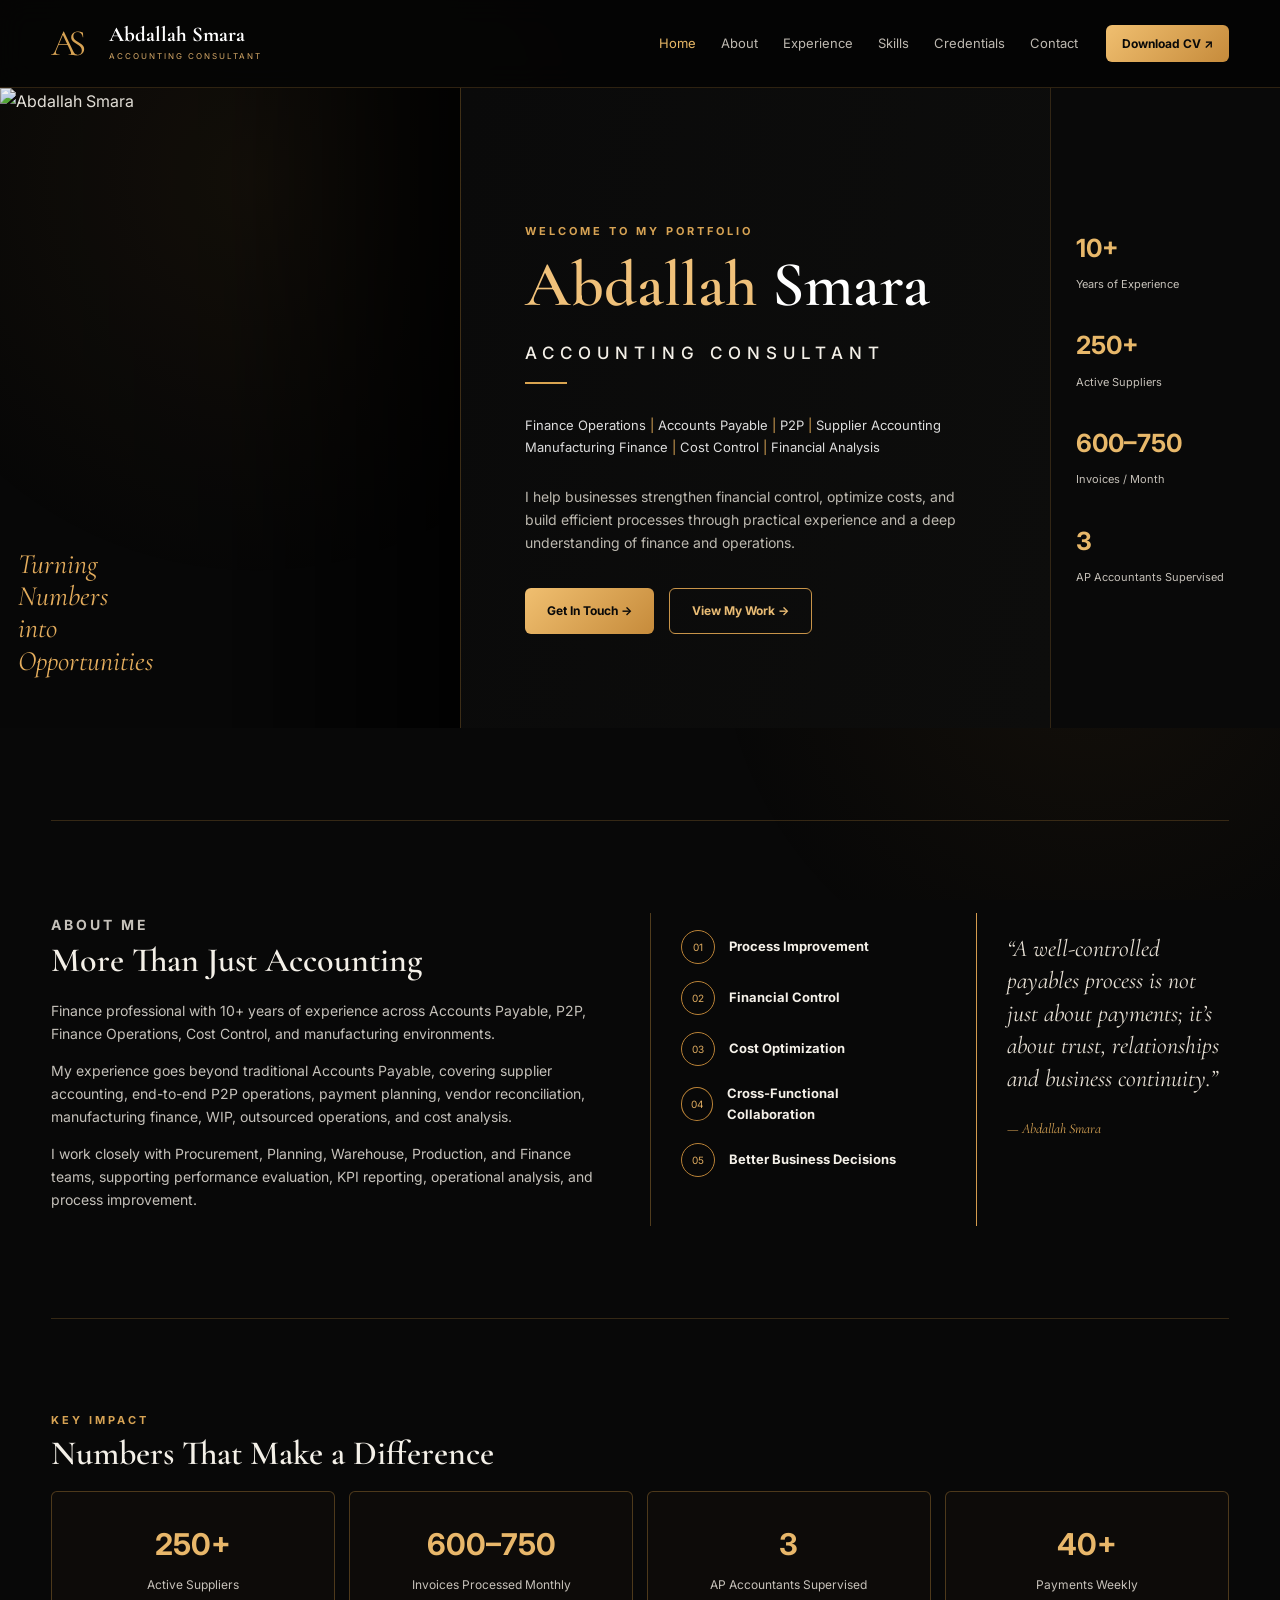
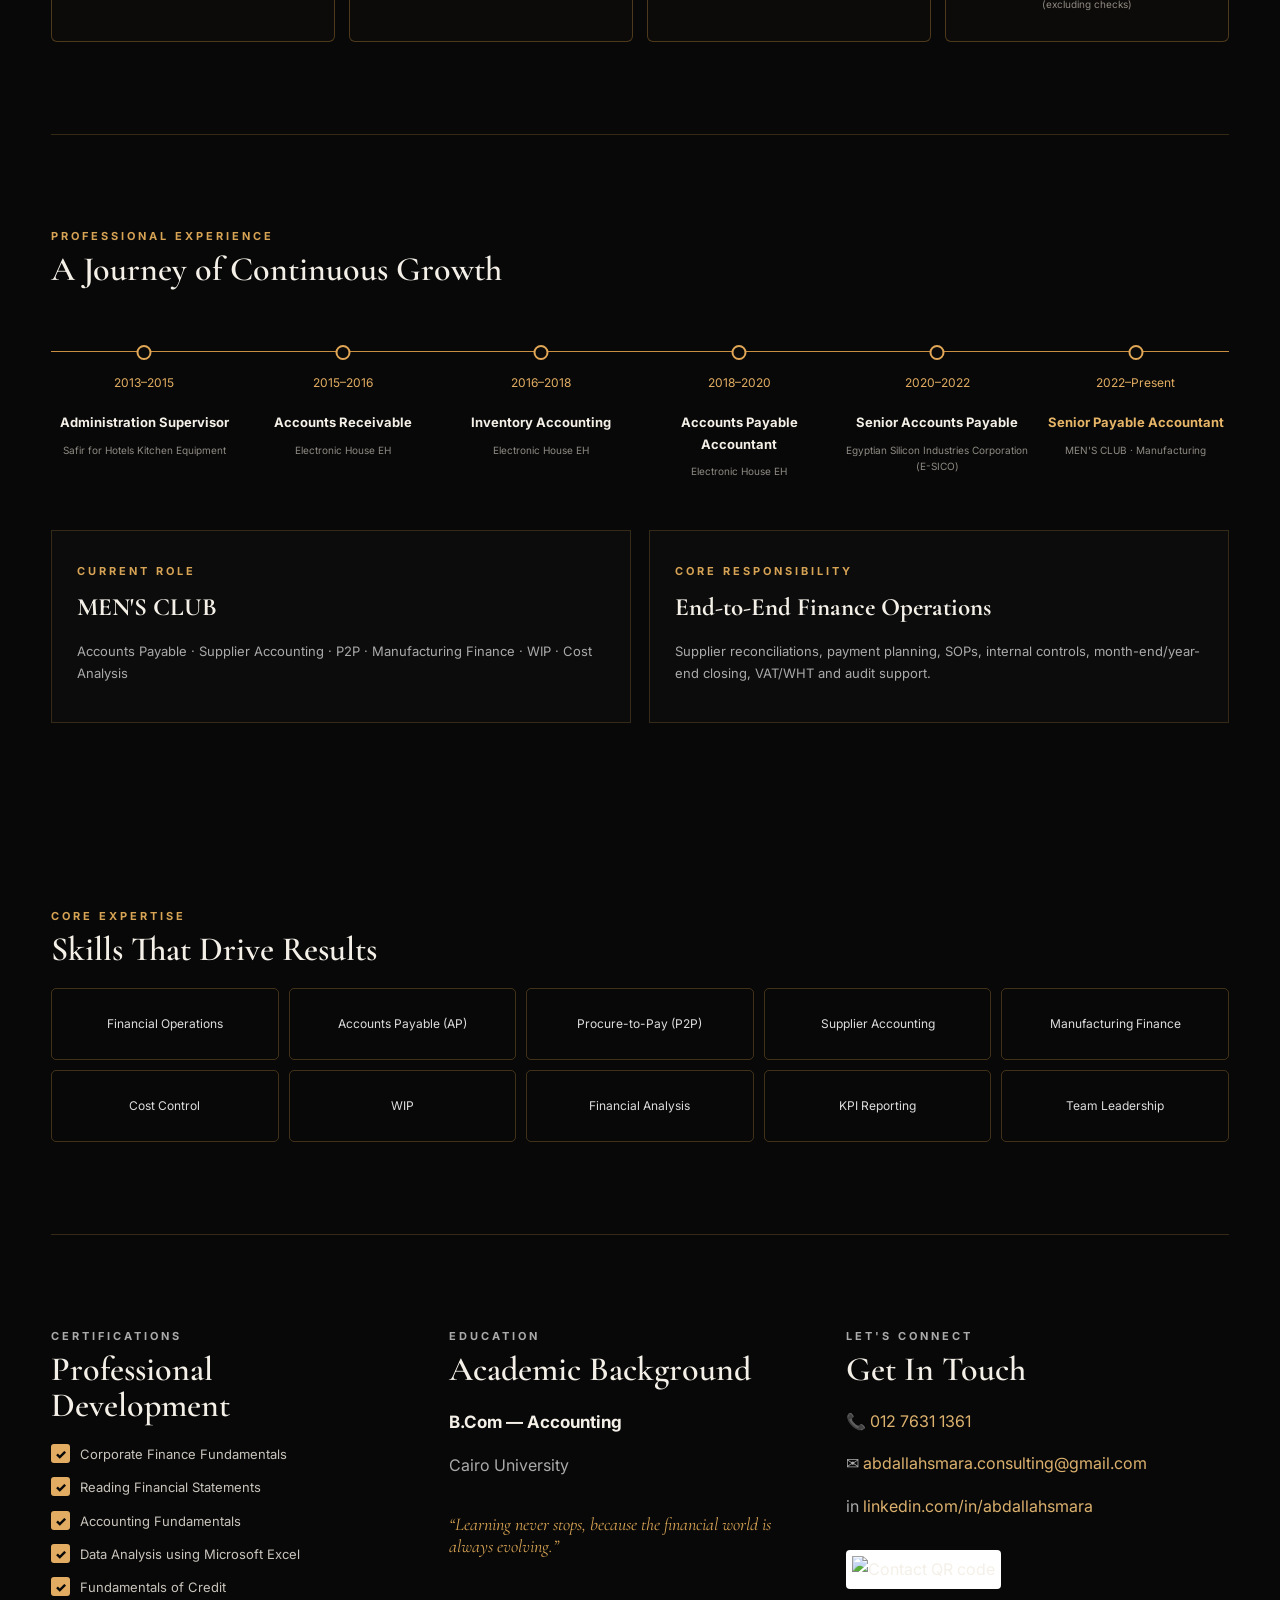
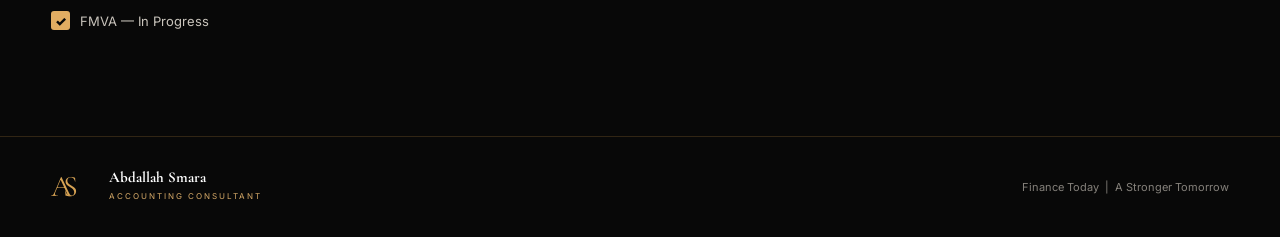
==== index.html @ 340691f9 "Add files via upload" ====
<!doctype html>
<html lang="en">
<head>
  <meta charset="utf-8">
  <meta name="viewport" content="width=device-width,initial-scale=1">
  <meta name="description" content="Abdallah Smara — Accounting Consultant | Finance Operations, P2P, Supplier Accounting, Manufacturing Finance and Cost Control.">
  <meta name="theme-color" content="#090909">
  <title>Abdallah Smara | Accounting Consultant</title>
  <link rel="preconnect" href="https://fonts.googleapis.com">
  <link rel="preconnect" href="https://fonts.gstatic.com" crossorigin>
  <link href="https://fonts.googleapis.com/css2?family=Cormorant+Garamond:wght@500;600;700&family=Inter:wght@400;500;600;700&display=swap" rel="stylesheet">
  <link rel="stylesheet" href="style.css">
</head>
<body>
<header class="site-header">
  <a class="brand" href="#home" aria-label="Abdallah Smara home">
    <span class="monogram">AS</span>
    <span><b>Abdallah Smara</b><small>ACCOUNTING CONSULTANT</small></span>
  </a>
  <nav class="nav" id="nav">
    <a class="active" href="#home">Home</a>
    <a href="#about">About</a>
    <a href="#experience">Experience</a>
    <a href="#expertise">Skills</a>
    <a href="#credentials">Credentials</a>
    <a href="#contact">Contact</a>
  </nav>
  <a class="btn btn-gold btn-small" href="assets/Abdallah-Smara-CV.pdf" target="_blank" rel="noopener">Download CV ↗</a>
  <button class="menu" id="menu" aria-label="Open menu">☰</button>
</header>

<main>
<section class="hero section" id="home">
  <div class="hero-photo">
    <img src="assets/abdallah-smara-photo.jfif" alt="Abdallah Smara">
    <div class="hero-tag">Turning<br>Numbers<br>into<br>Opportunities</div>
  </div>
  <div class="hero-copy">
    <p class="eyebrow">WELCOME TO MY PORTFOLIO</p>
    <h1>Abdallah <span>Smara</span></h1>
    <h2>ACCOUNTING CONSULTANT</h2>
    <div class="gold-line"></div>
    <p class="specialties">Finance Operations <i>|</i> Accounts Payable <i>|</i> P2P <i>|</i> Supplier Accounting<br>
      Manufacturing Finance <i>|</i> Cost Control <i>|</i> Financial Analysis</p>
    <p class="lead">I help businesses strengthen financial control, optimize costs, and build efficient processes through practical experience and a deep understanding of finance and operations.</p>
    <div class="actions">
      <a class="btn btn-gold" href="#contact">Get In Touch →</a>
      <a class="btn btn-outline" href="#experience">View My Work →</a>
    </div>
  </div>
  <aside class="hero-stats">
    <div><strong>10+</strong><span>Years of Experience</span></div>
    <div><strong>250+</strong><span>Active Suppliers</span></div>
    <div><strong>600–750</strong><span>Invoices / Month</span></div>
    <div><strong>3</strong><span>AP Accountants Supervised</span></div>
  </aside>
</section>

<section class="section about" id="about">
  <div>
    <p class="eyebrow">ABOUT ME</p>
    <h2 class="section-title">More Than Just Accounting</h2>
    <p>Finance professional with 10+ years of experience across Accounts Payable, P2P, Finance Operations, Cost Control, and manufacturing environments.</p>
    <p>My experience goes beyond traditional Accounts Payable, covering supplier accounting, end-to-end P2P operations, payment planning, vendor reconciliation, manufacturing finance, WIP, outsourced operations, and cost analysis.</p>
    <p>I work closely with Procurement, Planning, Warehouse, Production, and Finance teams, supporting performance evaluation, KPI reporting, operational analysis, and process improvement.</p>
  </div>
  <div class="about-points">
    <div><span>01</span><b>Process Improvement</b></div>
    <div><span>02</span><b>Financial Control</b></div>
    <div><span>03</span><b>Cost Optimization</b></div>
    <div><span>04</span><b>Cross-Functional Collaboration</b></div>
    <div><span>05</span><b>Better Business Decisions</b></div>
  </div>
  <blockquote>“A well-controlled payables process is not just about payments; it’s about trust, relationships and business continuity.”<cite>— Abdallah Smara</cite></blockquote>
</section>

<section class="section impact">
  <p class="eyebrow">KEY IMPACT</p>
  <h2 class="section-title">Numbers That Make a Difference</h2>
  <div class="metrics">
    <div><strong>250+</strong><span>Active Suppliers</span></div>
    <div><strong>600–750</strong><span>Invoices Processed Monthly</span></div>
    <div><strong>3</strong><span>AP Accountants Supervised</span></div>
    <div><strong>40+</strong><span>Payments Weekly <small>(excluding checks)</small></span></div>
  </div>
</section>

<section class="section" id="experience">
  <p class="eyebrow">PROFESSIONAL EXPERIENCE</p>
  <h2 class="section-title">A Journey of Continuous Growth</h2>
  <div class="timeline">
    <article><span>2013–2015</span><b>Administration Supervisor</b><small>Safir for Hotels Kitchen Equipment</small></article>
    <article><span>2015–2016</span><b>Accounts Receivable</b><small>Electronic House EH</small></article>
    <article><span>2016–2018</span><b>Inventory Accounting</b><small>Electronic House EH</small></article>
    <article><span>2018–2020</span><b>Accounts Payable Accountant</b><small>Electronic House EH</small></article>
    <article><span>2020–2022</span><b>Senior Accounts Payable</b><small>Egyptian Silicon Industries Corporation (E-SICO)</small></article>
    <article class="current"><span>2022–Present</span><b>Senior Payable Accountant</b><small>MEN'S CLUB · Manufacturing</small></article>
  </div>
  <div class="experience-grid">
    <div><span class="eyebrow">CURRENT ROLE</span><h3>MEN'S CLUB</h3><p>Accounts Payable · Supplier Accounting · P2P · Manufacturing Finance · WIP · Cost Analysis</p></div>
    <div><span class="eyebrow">CORE RESPONSIBILITY</span><h3>End-to-End Finance Operations</h3><p>Supplier reconciliations, payment planning, SOPs, internal controls, month-end/year-end closing, VAT/WHT and audit support.</p></div>
  </div>
</section>

<section class="section" id="expertise">
  <p class="eyebrow">CORE EXPERTISE</p>
  <h2 class="section-title">Skills That Drive Results</h2>
  <div class="skills">
    <div>Financial Operations</div><div>Accounts Payable (AP)</div><div>Procure-to-Pay (P2P)</div>
    <div>Supplier Accounting</div><div>Manufacturing Finance</div><div>Cost Control</div>
    <div>WIP</div><div>Financial Analysis</div><div>KPI Reporting</div><div>Team Leadership</div>
  </div>
</section>

<section class="section credentials" id="credentials">
  <div>
    <p class="eyebrow">CERTIFICATIONS</p>
    <h2 class="section-title">Professional Development</h2>
    <ul>
      <li>Corporate Finance Fundamentals</li>
      <li>Reading Financial Statements</li>
      <li>Accounting Fundamentals</li>
      <li>Data Analysis using Microsoft Excel</li>
      <li>Fundamentals of Credit</li>
      <li>FMVA — In Progress</li>
    </ul>
  </div>
  <div>
    <p class="eyebrow">EDUCATION</p>
    <h2 class="section-title">Academic Background</h2>
    <h3>B.Com — Accounting</h3><p>Cairo University</p>
    <div class="quote-mini">“Learning never stops, because the financial world is always evolving.”</div>
  </div>
  <div class="contact-card" id="contact">
    <p class="eyebrow">LET'S CONNECT</p>
    <h2 class="section-title">Get In Touch</h2>
    <p>📞 <a href="tel:+201276311361">012 7631 1361</a></p>
    <p>✉ <a href="mailto:abdallahsmara.consulting@gmail.com">abdallahsmara.consulting@gmail.com</a></p>
    <p>in <a href="https://www.linkedin.com/in/abdallahsmara" target="_blank" rel="noopener">linkedin.com/in/abdallahsmara</a></p>
    <img class="qr" src="assets/contact-qr.png" alt="Contact QR code">
  </div>
</section>
</main>

<footer>
  <div class="brand"><span class="monogram">AS</span><span><b>Abdallah Smara</b><small>ACCOUNTING CONSULTANT</small></span></div>
  <span>Finance Today&nbsp; | &nbsp;A Stronger Tomorrow</span>
</footer>
<script src="script.js"></script>
</body>
</html>
---- style.css ----
*{box-sizing:border-box}html{scroll-behavior:smooth}body{margin:0;background:#080808;color:#f4f0e8;font-family:Inter,Arial,sans-serif;line-height:1.65}body:before{content:"";position:fixed;inset:0;pointer-events:none;background:radial-gradient(circle at 20% 20%,rgba(183,125,44,.08),transparent 32%),radial-gradient(circle at 85% 70%,rgba(183,125,44,.07),transparent 30%);z-index:-1}.site-header{position:sticky;top:0;z-index:20;display:flex;align-items:center;gap:28px;padding:13px 4vw;background:rgba(5,5,5,.9);backdrop-filter:blur(14px);border-bottom:1px solid rgba(215,157,70,.2)}.brand{display:flex;align-items:center;gap:11px;color:#fff;text-decoration:none;min-width:max-content}.brand b{display:block;font-family:"Cormorant Garamond",serif;font-size:21px;line-height:1}.brand small{display:block;letter-spacing:2px;font-size:8px;color:#d7aa68;margin-top:5px}.monogram{font-family:"Cormorant Garamond",serif;font-size:37px;color:#d7a354;letter-spacing:-9px;width:47px}.nav{display:flex;gap:25px;margin-left:auto}.nav a{color:#bdb8b0;text-decoration:none;font-size:13px}.nav a:hover,.nav a.active{color:#e7b766}.menu{display:none;background:none;border:0;color:#e7b766;font-size:25px}.section{width:min(1200px,92%);margin:auto;padding:92px 0}.hero{width:100%;min-height:640px;display:grid;grid-template-columns:36% 46% 18%;align-items:stretch;padding-top:0}.hero-photo{position:relative;min-height:640px;overflow:hidden;border-right:1px solid rgba(215,157,70,.25)}.hero-photo:after{content:"";position:absolute;inset:0;background:linear-gradient(90deg,rgba(0,0,0,.05),rgba(0,0,0,.12) 50%,rgba(0,0,0,.82));pointer-events:none}.hero-photo img{width:100%;height:100%;object-fit:cover;object-position:center top;display:block}.hero-tag{position:absolute;z-index:2;left:4%;bottom:8%;font-family:"Cormorant Garamond",serif;font-size:28px;font-style:italic;color:#e4ad5d;line-height:1.15}.hero-copy{padding:100px 5vw 60px 5vw;display:flex;flex-direction:column;justify-content:center;background:linear-gradient(100deg,#0a0a0a,#0d0d0c)}.eyebrow{margin:0 0 7px;color:#d7a354;letter-spacing:3px;font-size:11px;font-weight:700}.hero h1{font:600 clamp(48px,5vw,78px)/.95 "Cormorant Garamond",serif;margin:8px 0;color:#f0c17a}.hero h1 span{color:#fff}.hero h2{font-size:17px;letter-spacing:6px;font-weight:500;margin:15px 0}.gold-line{height:2px;width:42px;background:#d9a450;margin:0 0 18px}.specialties{font-size:13px;color:#ddd}.specialties i{color:#d7a354;font-style:normal}.lead{max-width:650px;color:#bdb9b0;font-size:14px}.actions{display:flex;gap:15px;margin-top:20px}.btn{display:inline-flex;align-items:center;justify-content:center;padding:12px 22px;border-radius:6px;text-decoration:none;font-weight:700;font-size:12px}.btn-gold{background:linear-gradient(135deg,#f0bf70,#c68b3b);color:#090909}.btn-outline{border:1px solid #c89449;color:#e8bb74}.btn-small{padding:9px 16px}.hero-stats{padding:80px 25px;background:#090909;display:flex;flex-direction:column;justify-content:center;gap:30px;border-left:1px solid rgba(215,157,70,.2)}.hero-stats strong{display:block;color:#e8b86a;font-size:25px}.hero-stats span{font-size:11px;color:#c6c1b9}.about{display:grid;grid-template-columns:1.4fr .7fr .65fr;gap:55px;border-top:1px solid rgba(215,157,70,.22)}.section-title{font:600 34px/1.05 "Cormorant Garamond",serif;margin:0 0 20px}.about p{color:#c5c1ba;font-size:14px}.about-points{border-left:1px solid rgba(215,157,70,.35);padding-left:30px}.about-points div{display:flex;gap:14px;margin:17px 0;align-items:center;font-size:13px}.about-points span{border:1px solid #b98237;border-radius:50%;width:34px;height:34px;display:grid;place-items:center;color:#e1ad61;font-size:10px}.about blockquote{margin:0;border-left:1px solid #d49b4e;padding:20px 0 20px 30px;font:italic 24px/1.35 "Cormorant Garamond",serif;color:#e6dfd4}.about cite{display:block;color:#d7a354;font-size:14px;margin-top:25px}.impact{border-top:1px solid rgba(215,157,70,.22);border-bottom:1px solid rgba(215,157,70,.22)}.metrics{display:grid;grid-template-columns:repeat(4,1fr);gap:14px}.metrics div{padding:28px 20px;border:1px solid rgba(215,157,70,.32);border-radius:6px;text-align:center;background:rgba(18,15,11,.5)}.metrics strong{display:block;color:#e8b76a;font-size:30px}.metrics span{font-size:12px;color:#c7c2ba}.metrics small{display:block;color:#8f8a83}.timeline{display:grid;grid-template-columns:repeat(6,1fr);gap:12px;position:relative;margin:50px 0}.timeline:before{content:"";height:1px;background:#c88f42;position:absolute;top:13px;left:0;right:0}.timeline article{position:relative;padding-top:35px;text-align:center}.timeline article:before{content:"";position:absolute;top:7px;left:50%;width:11px;height:11px;border:2px solid #e1a756;background:#0a0a0a;border-radius:50%;transform:translateX(-50%)}.timeline span{display:block;color:#e2ad62;font-size:12px}.timeline b{display:block;font-size:13px;margin-top:20px}.timeline small{display:block;color:#8f8b84;font-size:10px;margin-top:8px}.experience-grid{display:grid;grid-template-columns:1fr 1fr;gap:18px}.experience-grid>div{padding:25px;border:1px solid rgba(215,157,70,.2);background:#0c0c0c}.experience-grid h3{margin:5px 0;font-family:"Cormorant Garamond",serif;font-size:25px}.experience-grid p{color:#aaa;font-size:13px}.skills{display:grid;grid-template-columns:repeat(5,1fr);gap:10px}.skills div{padding:22px 10px;border:1px solid rgba(215,157,70,.28);border-radius:5px;text-align:center;font-size:12px;color:#ddd;min-height:72px;display:grid;place-items:center}.credentials{display:grid;grid-template-columns:1fr 1fr 1.1fr;gap:50px;border-top:1px solid rgba(215,157,70,.22)}.credentials ul{list-style:none;padding:0;margin:0}.credentials li{margin:12px 0;color:#c9c4bc;font-size:13px}.credentials li:before{content:"✓";display:inline-grid;place-items:center;background:#e2ad62;color:#090909;border-radius:3px;width:19px;height:19px;margin-right:10px;font-weight:900}.credentials h3{font-size:17px;margin:0}.credentials p{color:#aaa}.quote-mini{margin-top:35px;color:#d7a354;font:italic 18px "Cormorant Garamond",serif}.contact-card a{color:#dcb16e;text-decoration:none}.qr{width:125px;height:125px;margin-top:15px;background:#fff;padding:6px;border-radius:4px}footer{border-top:1px solid rgba(215,157,70,.2);padding:25px 4vw;display:flex;justify-content:space-between;align-items:center;color:#85817b;font-size:11px}footer .brand b{font-size:15px}footer .monogram{font-size:30px}.current b{color:#e6b567}@media(max-width:900px){.nav{gap:14px}.site-header{gap:15px}.hero{grid-template-columns:1fr;min-height:auto}.hero-photo{height:540px;min-height:540px}.hero-copy{padding:60px 7%}.hero-stats{display:grid;grid-template-columns:repeat(2,1fr);padding:35px 7%;border-left:0;border-top:1px solid rgba(215,157,70,.2)}.about,.credentials{grid-template-columns:1fr;gap:35px}.metrics{grid-template-columns:repeat(2,1fr)}.timeline{grid-template-columns:repeat(3,1fr);row-gap:40px}.timeline:before{display:none}.skills{grid-template-columns:repeat(2,1fr)}}@media(max-width:650px){.nav,.site-header>.btn{display:none}.menu{display:block;margin-left:auto}.section{padding:65px 0}.hero-photo{height:480px;min-height:480px}.hero-copy{padding:50px 6%}.hero h1{font-size:52px}.hero h2{font-size:14px;letter-spacing:4px}.actions{flex-direction:column}.btn{width:100%}.metrics{grid-template-columns:1fr}.timeline{grid-template-columns:1fr 1fr}.experience-grid{grid-template-columns:1fr}.skills{grid-template-columns:1fr 1fr}footer{flex-direction:column;gap:15px;text-align:center}}
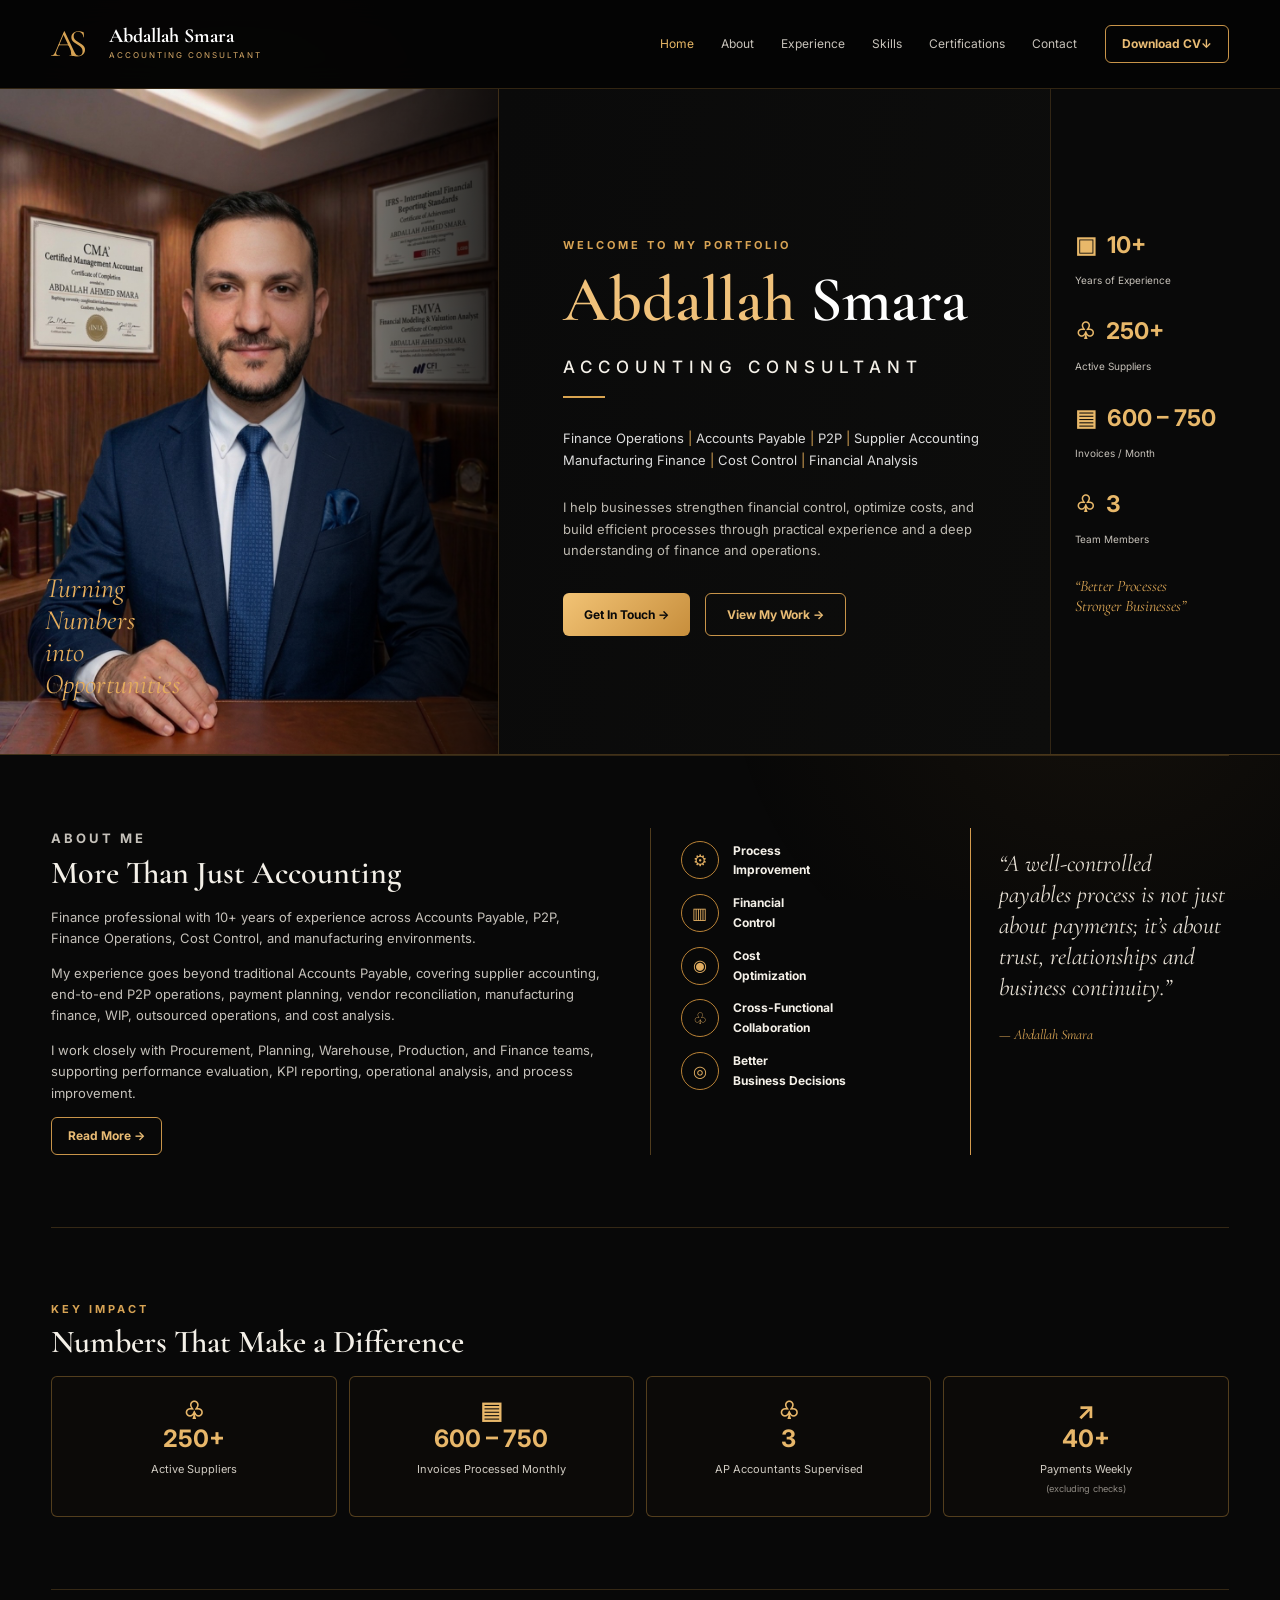
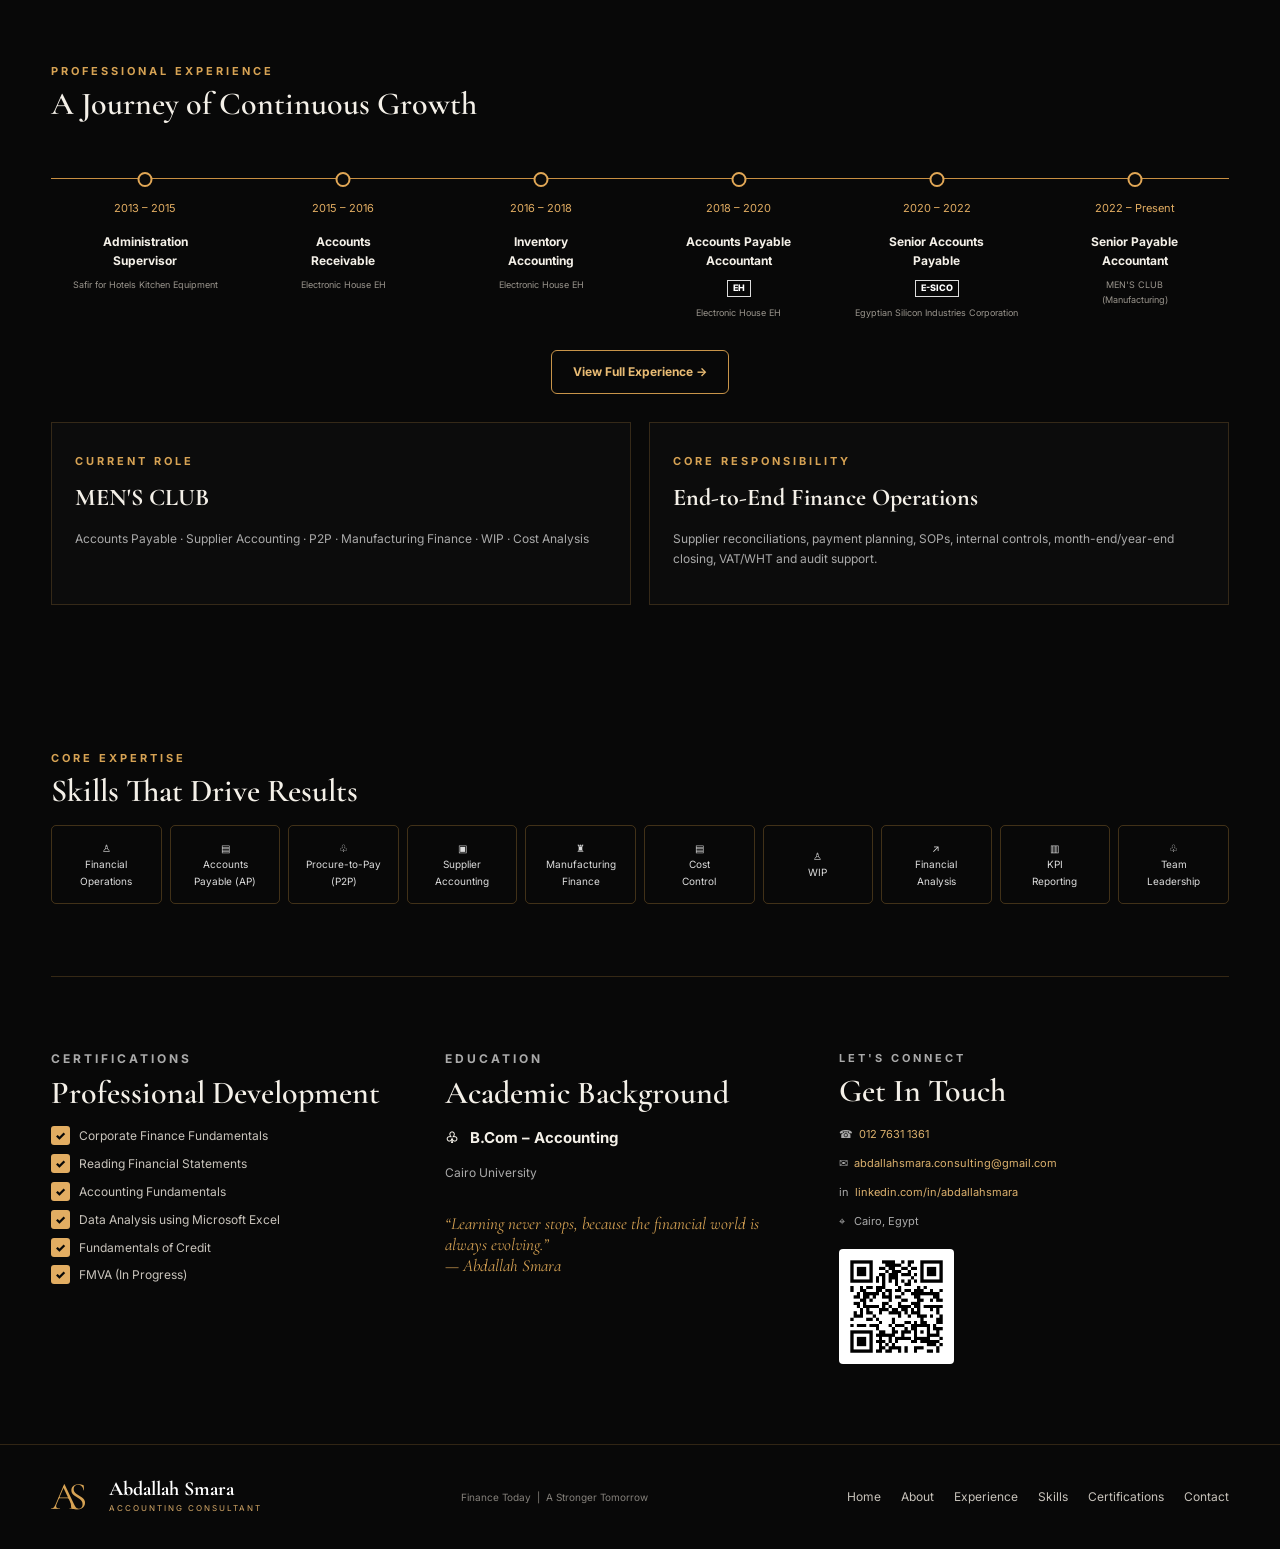
==== commit cd53da7e: "Add files via upload" ====
--- a/index.html
+++ b/index.html
@@ -1,15 +1,15 @@
 <!doctype html>
 <html lang="en">
 <head>
-  <meta charset="utf-8">
-  <meta name="viewport" content="width=device-width,initial-scale=1">
-  <meta name="description" content="Abdallah Smara — Accounting Consultant | Finance Operations, P2P, Supplier Accounting, Manufacturing Finance and Cost Control.">
-  <meta name="theme-color" content="#090909">
-  <title>Abdallah Smara | Accounting Consultant</title>
-  <link rel="preconnect" href="https://fonts.googleapis.com">
-  <link rel="preconnect" href="https://fonts.gstatic.com" crossorigin>
-  <link href="https://fonts.googleapis.com/css2?family=Cormorant+Garamond:wght@500;600;700&family=Inter:wght@400;500;600;700&display=swap" rel="stylesheet">
-  <link rel="stylesheet" href="style.css">
+<meta charset="utf-8">
+<meta name="viewport" content="width=device-width,initial-scale=1">
+<meta name="description" content="Abdallah Smara — Accounting Consultant | Finance Operations, P2P, Supplier Accounting, Manufacturing Finance, Cost Control and Financial Analysis.">
+<meta name="theme-color" content="#080808">
+<title>Abdallah Smara | Accounting Consultant</title>
+<link rel="preconnect" href="https://fonts.googleapis.com">
+<link rel="preconnect" href="https://fonts.gstatic.com" crossorigin>
+<link href="https://fonts.googleapis.com/css2?family=Cormorant+Garamond:wght@500;600;700&family=Inter:wght@400;500;600;700&display=swap" rel="stylesheet">
+<link rel="stylesheet" href="style.css">
 </head>
 <body>
 <header class="site-header">
@@ -18,21 +18,17 @@
     <span><b>Abdallah Smara</b><small>ACCOUNTING CONSULTANT</small></span>
   </a>
   <nav class="nav" id="nav">
-    <a class="active" href="#home">Home</a>
-    <a href="#about">About</a>
-    <a href="#experience">Experience</a>
-    <a href="#expertise">Skills</a>
-    <a href="#credentials">Credentials</a>
-    <a href="#contact">Contact</a>
+    <a class="active" href="#home">Home</a><a href="#about">About</a><a href="#experience">Experience</a>
+    <a href="#expertise">Skills</a><a href="#credentials">Certifications</a><a href="#contact">Contact</a>
   </nav>
-  <a class="btn btn-gold btn-small" href="assets/Abdallah-Smara-CV.pdf" target="_blank" rel="noopener">Download CV ↗</a>
+  <a class="btn btn-outline btn-small" href="assets/Abdallah-Smara-CV.pdf" target="_blank" rel="noopener">Download CV <span>↓</span></a>
   <button class="menu" id="menu" aria-label="Open menu">☰</button>
 </header>
 
 <main>
-<section class="hero section" id="home">
+<section class="hero" id="home">
   <div class="hero-photo">
-    <img src="assets/abdallah-smara-photo.jfif" alt="Abdallah Smara">
+    <img src="assets/abdallah-smara-photo.png" alt="Abdallah Smara">
     <div class="hero-tag">Turning<br>Numbers<br>into<br>Opportunities</div>
   </div>
   <div class="hero-copy">
@@ -41,18 +37,16 @@
     <h2>ACCOUNTING CONSULTANT</h2>
     <div class="gold-line"></div>
     <p class="specialties">Finance Operations <i>|</i> Accounts Payable <i>|</i> P2P <i>|</i> Supplier Accounting<br>
-      Manufacturing Finance <i>|</i> Cost Control <i>|</i> Financial Analysis</p>
+    Manufacturing Finance <i>|</i> Cost Control <i>|</i> Financial Analysis</p>
     <p class="lead">I help businesses strengthen financial control, optimize costs, and build efficient processes through practical experience and a deep understanding of finance and operations.</p>
-    <div class="actions">
-      <a class="btn btn-gold" href="#contact">Get In Touch →</a>
-      <a class="btn btn-outline" href="#experience">View My Work →</a>
-    </div>
+    <div class="actions"><a class="btn btn-gold" href="#contact">Get In Touch →</a><a class="btn btn-outline" href="#experience">View My Work →</a></div>
   </div>
   <aside class="hero-stats">
-    <div><strong>10+</strong><span>Years of Experience</span></div>
-    <div><strong>250+</strong><span>Active Suppliers</span></div>
-    <div><strong>600–750</strong><span>Invoices / Month</span></div>
-    <div><strong>3</strong><span>AP Accountants Supervised</span></div>
+    <div><strong>▣ &nbsp;10+</strong><span>Years of Experience</span></div>
+    <div><strong>♧ &nbsp;250+</strong><span>Active Suppliers</span></div>
+    <div><strong>▤ &nbsp;600 – 750</strong><span>Invoices / Month</span></div>
+    <div><strong>♧ &nbsp;3</strong><span>Team Members</span></div>
+    <blockquote>“Better Processes<br>Stronger Businesses”</blockquote>
   </aside>
 </section>
 
@@ -63,89 +57,77 @@
     <p>Finance professional with 10+ years of experience across Accounts Payable, P2P, Finance Operations, Cost Control, and manufacturing environments.</p>
     <p>My experience goes beyond traditional Accounts Payable, covering supplier accounting, end-to-end P2P operations, payment planning, vendor reconciliation, manufacturing finance, WIP, outsourced operations, and cost analysis.</p>
     <p>I work closely with Procurement, Planning, Warehouse, Production, and Finance teams, supporting performance evaluation, KPI reporting, operational analysis, and process improvement.</p>
+    <a class="btn btn-outline btn-small" href="#experience">Read More →</a>
   </div>
   <div class="about-points">
-    <div><span>01</span><b>Process Improvement</b></div>
-    <div><span>02</span><b>Financial Control</b></div>
-    <div><span>03</span><b>Cost Optimization</b></div>
-    <div><span>04</span><b>Cross-Functional Collaboration</b></div>
-    <div><span>05</span><b>Better Business Decisions</b></div>
+    <div><span>⚙</span><b>Process<br>Improvement</b></div>
+    <div><span>▥</span><b>Financial<br>Control</b></div>
+    <div><span>◉</span><b>Cost<br>Optimization</b></div>
+    <div><span>♧</span><b>Cross-Functional<br>Collaboration</b></div>
+    <div><span>◎</span><b>Better<br>Business Decisions</b></div>
   </div>
-  <blockquote>“A well-controlled payables process is not just about payments; it’s about trust, relationships and business continuity.”<cite>— Abdallah Smara</cite></blockquote>
+  <blockquote class="main-quote">“A well-controlled payables process is not just about payments; it’s about trust, relationships and business continuity.”
+  <cite>— Abdallah Smara</cite></blockquote>
 </section>
 
 <section class="section impact">
-  <p class="eyebrow">KEY IMPACT</p>
-  <h2 class="section-title">Numbers That Make a Difference</h2>
+  <p class="eyebrow">KEY IMPACT</p><h2 class="section-title">Numbers That Make a Difference</h2>
   <div class="metrics">
-    <div><strong>250+</strong><span>Active Suppliers</span></div>
-    <div><strong>600–750</strong><span>Invoices Processed Monthly</span></div>
-    <div><strong>3</strong><span>AP Accountants Supervised</span></div>
-    <div><strong>40+</strong><span>Payments Weekly <small>(excluding checks)</small></span></div>
+    <div><strong>♧<br>250+</strong><span>Active Suppliers</span></div>
+    <div><strong>▤<br>600 – 750</strong><span>Invoices Processed Monthly</span></div>
+    <div><strong>♧<br>3</strong><span>AP Accountants Supervised</span></div>
+    <div><strong>↗<br>40+</strong><span>Payments Weekly <small>(excluding checks)</small></span></div>
   </div>
 </section>
 
 <section class="section" id="experience">
-  <p class="eyebrow">PROFESSIONAL EXPERIENCE</p>
-  <h2 class="section-title">A Journey of Continuous Growth</h2>
+  <p class="eyebrow">PROFESSIONAL EXPERIENCE</p><h2 class="section-title">A Journey of Continuous Growth</h2>
   <div class="timeline">
-    <article><span>2013–2015</span><b>Administration Supervisor</b><small>Safir for Hotels Kitchen Equipment</small></article>
-    <article><span>2015–2016</span><b>Accounts Receivable</b><small>Electronic House EH</small></article>
-    <article><span>2016–2018</span><b>Inventory Accounting</b><small>Electronic House EH</small></article>
-    <article><span>2018–2020</span><b>Accounts Payable Accountant</b><small>Electronic House EH</small></article>
-    <article><span>2020–2022</span><b>Senior Accounts Payable</b><small>Egyptian Silicon Industries Corporation (E-SICO)</small></article>
-    <article class="current"><span>2022–Present</span><b>Senior Payable Accountant</b><small>MEN'S CLUB · Manufacturing</small></article>
+    <article><span>2013 – 2015</span><b>Administration<br>Supervisor</b><small>Safir for Hotels Kitchen Equipment</small></article>
+    <article><span>2015 – 2016</span><b>Accounts<br>Receivable</b><small>Electronic House EH</small></article>
+    <article><span>2016 – 2018</span><b>Inventory<br>Accounting</b><small>Electronic House EH</small></article>
+    <article><span>2018 – 2020</span><b>Accounts Payable<br>Accountant</b><small class="logo-text">EH</small><small>Electronic House EH</small></article>
+    <article><span>2020 – 2022</span><b>Senior Accounts<br>Payable</b><small class="logo-text">E-SICO</small><small>Egyptian Silicon Industries Corporation</small></article>
+    <article class="current"><span>2022 – Present</span><b>Senior Payable<br>Accountant</b><small>MEN'S CLUB<br>(Manufacturing)</small></article>
   </div>
-  <div class="experience-grid">
+  <div class="center"><a class="btn btn-outline" href="#experience-details">View Full Experience →</a></div>
+  <div class="experience-grid" id="experience-details">
     <div><span class="eyebrow">CURRENT ROLE</span><h3>MEN'S CLUB</h3><p>Accounts Payable · Supplier Accounting · P2P · Manufacturing Finance · WIP · Cost Analysis</p></div>
     <div><span class="eyebrow">CORE RESPONSIBILITY</span><h3>End-to-End Finance Operations</h3><p>Supplier reconciliations, payment planning, SOPs, internal controls, month-end/year-end closing, VAT/WHT and audit support.</p></div>
   </div>
 </section>
 
 <section class="section" id="expertise">
-  <p class="eyebrow">CORE EXPERTISE</p>
-  <h2 class="section-title">Skills That Drive Results</h2>
+  <p class="eyebrow">CORE EXPERTISE</p><h2 class="section-title">Skills That Drive Results</h2>
   <div class="skills">
-    <div>Financial Operations</div><div>Accounts Payable (AP)</div><div>Procure-to-Pay (P2P)</div>
-    <div>Supplier Accounting</div><div>Manufacturing Finance</div><div>Cost Control</div>
-    <div>WIP</div><div>Financial Analysis</div><div>KPI Reporting</div><div>Team Leadership</div>
+    <div>♙<br>Financial<br>Operations</div><div>▤<br>Accounts<br>Payable (AP)</div><div>♧<br>Procure-to-Pay<br>(P2P)</div>
+    <div>▣<br>Supplier<br>Accounting</div><div>♜<br>Manufacturing<br>Finance</div><div>▤<br>Cost<br>Control</div>
+    <div>♙<br>WIP</div><div>↗<br>Financial<br>Analysis</div><div>▥<br>KPI<br>Reporting</div><div>♧<br>Team<br>Leadership</div>
   </div>
 </section>
 
 <section class="section credentials" id="credentials">
   <div>
-    <p class="eyebrow">CERTIFICATIONS</p>
-    <h2 class="section-title">Professional Development</h2>
-    <ul>
-      <li>Corporate Finance Fundamentals</li>
-      <li>Reading Financial Statements</li>
-      <li>Accounting Fundamentals</li>
-      <li>Data Analysis using Microsoft Excel</li>
-      <li>Fundamentals of Credit</li>
-      <li>FMVA — In Progress</li>
-    </ul>
+    <p class="eyebrow">CERTIFICATIONS</p><h2 class="section-title">Professional Development</h2>
+    <ul><li>Corporate Finance Fundamentals</li><li>Reading Financial Statements</li><li>Accounting Fundamentals</li><li>Data Analysis using Microsoft Excel</li><li>Fundamentals of Credit</li><li>FMVA (In Progress)</li></ul>
   </div>
   <div>
-    <p class="eyebrow">EDUCATION</p>
-    <h2 class="section-title">Academic Background</h2>
-    <h3>B.Com — Accounting</h3><p>Cairo University</p>
-    <div class="quote-mini">“Learning never stops, because the financial world is always evolving.”</div>
+    <p class="eyebrow">EDUCATION</p><h2 class="section-title">Academic Background</h2>
+    <h3>♧ &nbsp; B.Com – Accounting</h3><p>Cairo University</p>
+    <div class="quote-mini">“Learning never stops, because the financial world is always evolving.”<br>— Abdallah Smara</div>
   </div>
   <div class="contact-card" id="contact">
-    <p class="eyebrow">LET'S CONNECT</p>
-    <h2 class="section-title">Get In Touch</h2>
-    <p>📞 <a href="tel:+201276311361">012 7631 1361</a></p>
-    <p>✉ <a href="mailto:abdallahsmara.consulting@gmail.com">abdallahsmara.consulting@gmail.com</a></p>
-    <p>in <a href="https://www.linkedin.com/in/abdallahsmara" target="_blank" rel="noopener">linkedin.com/in/abdallahsmara</a></p>
-    <img class="qr" src="assets/contact-qr.png" alt="Contact QR code">
+    <p class="eyebrow">LET'S CONNECT</p><h2 class="section-title">Get In Touch</h2>
+    <p>☎ &nbsp;<a href="tel:+201276311361">012 7631 1361</a></p>
+    <p>✉ &nbsp;<a href="mailto:abdallahsmara.consulting@gmail.com">abdallahsmara.consulting@gmail.com</a></p>
+    <p>in &nbsp;<a href="https://www.linkedin.com/in/abdallahsmara" target="_blank" rel="noopener">linkedin.com/in/abdallahsmara</a></p>
+    <p>⌖ &nbsp; Cairo, Egypt</p>
+    <img class="qr" src="assets/contact-qr.png" alt="Portfolio QR code">
   </div>
 </section>
 </main>
 
-<footer>
-  <div class="brand"><span class="monogram">AS</span><span><b>Abdallah Smara</b><small>ACCOUNTING CONSULTANT</small></span></div>
-  <span>Finance Today&nbsp; | &nbsp;A Stronger Tomorrow</span>
-</footer>
+<footer><div class="brand"><span class="monogram">AS</span><span><b>Abdallah Smara</b><small>ACCOUNTING CONSULTANT</small></span></div><span>Finance Today&nbsp; | &nbsp;A Stronger Tomorrow</span><nav><a href="#home">Home</a><a href="#about">About</a><a href="#experience">Experience</a><a href="#expertise">Skills</a><a href="#credentials">Certifications</a><a href="#contact">Contact</a></nav></footer>
 <script src="script.js"></script>
 </body>
 </html>
--- a/style.css
+++ b/style.css
@@ -1 +1 @@
-*{box-sizing:border-box}html{scroll-behavior:smooth}body{margin:0;background:#080808;color:#f4f0e8;font-family:Inter,Arial,sans-serif;line-height:1.65}body:before{content:"";position:fixed;inset:0;pointer-events:none;background:radial-gradient(circle at 20% 20%,rgba(183,125,44,.08),transparent 32%),radial-gradient(circle at 85% 70%,rgba(183,125,44,.07),transparent 30%);z-index:-1}.site-header{position:sticky;top:0;z-index:20;display:flex;align-items:center;gap:28px;padding:13px 4vw;background:rgba(5,5,5,.9);backdrop-filter:blur(14px);border-bottom:1px solid rgba(215,157,70,.2)}.brand{display:flex;align-items:center;gap:11px;color:#fff;text-decoration:none;min-width:max-content}.brand b{display:block;font-family:"Cormorant Garamond",serif;font-size:21px;line-height:1}.brand small{display:block;letter-spacing:2px;font-size:8px;color:#d7aa68;margin-top:5px}.monogram{font-family:"Cormorant Garamond",serif;font-size:37px;color:#d7a354;letter-spacing:-9px;width:47px}.nav{display:flex;gap:25px;margin-left:auto}.nav a{color:#bdb8b0;text-decoration:none;font-size:13px}.nav a:hover,.nav a.active{color:#e7b766}.menu{display:none;background:none;border:0;color:#e7b766;font-size:25px}.section{width:min(1200px,92%);margin:auto;padding:92px 0}.hero{width:100%;min-height:640px;display:grid;grid-template-columns:36% 46% 18%;align-items:stretch;padding-top:0}.hero-photo{position:relative;min-height:640px;overflow:hidden;border-right:1px solid rgba(215,157,70,.25)}.hero-photo:after{content:"";position:absolute;inset:0;background:linear-gradient(90deg,rgba(0,0,0,.05),rgba(0,0,0,.12) 50%,rgba(0,0,0,.82));pointer-events:none}.hero-photo img{width:100%;height:100%;object-fit:cover;object-position:center top;display:block}.hero-tag{position:absolute;z-index:2;left:4%;bottom:8%;font-family:"Cormorant Garamond",serif;font-size:28px;font-style:italic;color:#e4ad5d;line-height:1.15}.hero-copy{padding:100px 5vw 60px 5vw;display:flex;flex-direction:column;justify-content:center;background:linear-gradient(100deg,#0a0a0a,#0d0d0c)}.eyebrow{margin:0 0 7px;color:#d7a354;letter-spacing:3px;font-size:11px;font-weight:700}.hero h1{font:600 clamp(48px,5vw,78px)/.95 "Cormorant Garamond",serif;margin:8px 0;color:#f0c17a}.hero h1 span{color:#fff}.hero h2{font-size:17px;letter-spacing:6px;font-weight:500;margin:15px 0}.gold-line{height:2px;width:42px;background:#d9a450;margin:0 0 18px}.specialties{font-size:13px;color:#ddd}.specialties i{color:#d7a354;font-style:normal}.lead{max-width:650px;color:#bdb9b0;font-size:14px}.actions{display:flex;gap:15px;margin-top:20px}.btn{display:inline-flex;align-items:center;justify-content:center;padding:12px 22px;border-radius:6px;text-decoration:none;font-weight:700;font-size:12px}.btn-gold{background:linear-gradient(135deg,#f0bf70,#c68b3b);color:#090909}.btn-outline{border:1px solid #c89449;color:#e8bb74}.btn-small{padding:9px 16px}.hero-stats{padding:80px 25px;background:#090909;display:flex;flex-direction:column;justify-content:center;gap:30px;border-left:1px solid rgba(215,157,70,.2)}.hero-stats strong{display:block;color:#e8b86a;font-size:25px}.hero-stats span{font-size:11px;color:#c6c1b9}.about{display:grid;grid-template-columns:1.4fr .7fr .65fr;gap:55px;border-top:1px solid rgba(215,157,70,.22)}.section-title{font:600 34px/1.05 "Cormorant Garamond",serif;margin:0 0 20px}.about p{color:#c5c1ba;font-size:14px}.about-points{border-left:1px solid rgba(215,157,70,.35);padding-left:30px}.about-points div{display:flex;gap:14px;margin:17px 0;align-items:center;font-size:13px}.about-points span{border:1px solid #b98237;border-radius:50%;width:34px;height:34px;display:grid;place-items:center;color:#e1ad61;font-size:10px}.about blockquote{margin:0;border-left:1px solid #d49b4e;padding:20px 0 20px 30px;font:italic 24px/1.35 "Cormorant Garamond",serif;color:#e6dfd4}.about cite{display:block;color:#d7a354;font-size:14px;margin-top:25px}.impact{border-top:1px solid rgba(215,157,70,.22);border-bottom:1px solid rgba(215,157,70,.22)}.metrics{display:grid;grid-template-columns:repeat(4,1fr);gap:14px}.metrics div{padding:28px 20px;border:1px solid rgba(215,157,70,.32);border-radius:6px;text-align:center;background:rgba(18,15,11,.5)}.metrics strong{display:block;color:#e8b76a;font-size:30px}.metrics span{font-size:12px;color:#c7c2ba}.metrics small{display:block;color:#8f8a83}.timeline{display:grid;grid-template-columns:repeat(6,1fr);gap:12px;position:relative;margin:50px 0}.timeline:before{content:"";height:1px;background:#c88f42;position:absolute;top:13px;left:0;right:0}.timeline article{position:relative;padding-top:35px;text-align:center}.timeline article:before{content:"";position:absolute;top:7px;left:50%;width:11px;height:11px;border:2px solid #e1a756;background:#0a0a0a;border-radius:50%;transform:translateX(-50%)}.timeline span{display:block;color:#e2ad62;font-size:12px}.timeline b{display:block;font-size:13px;margin-top:20px}.timeline small{display:block;color:#8f8b84;font-size:10px;margin-top:8px}.experience-grid{display:grid;grid-template-columns:1fr 1fr;gap:18px}.experience-grid>div{padding:25px;border:1px solid rgba(215,157,70,.2);background:#0c0c0c}.experience-grid h3{margin:5px 0;font-family:"Cormorant Garamond",serif;font-size:25px}.experience-grid p{color:#aaa;font-size:13px}.skills{display:grid;grid-template-columns:repeat(5,1fr);gap:10px}.skills div{padding:22px 10px;border:1px solid rgba(215,157,70,.28);border-radius:5px;text-align:center;font-size:12px;color:#ddd;min-height:72px;display:grid;place-items:center}.credentials{display:grid;grid-template-columns:1fr 1fr 1.1fr;gap:50px;border-top:1px solid rgba(215,157,70,.22)}.credentials ul{list-style:none;padding:0;margin:0}.credentials li{margin:12px 0;color:#c9c4bc;font-size:13px}.credentials li:before{content:"✓";display:inline-grid;place-items:center;background:#e2ad62;color:#090909;border-radius:3px;width:19px;height:19px;margin-right:10px;font-weight:900}.credentials h3{font-size:17px;margin:0}.credentials p{color:#aaa}.quote-mini{margin-top:35px;color:#d7a354;font:italic 18px "Cormorant Garamond",serif}.contact-card a{color:#dcb16e;text-decoration:none}.qr{width:125px;height:125px;margin-top:15px;background:#fff;padding:6px;border-radius:4px}footer{border-top:1px solid rgba(215,157,70,.2);padding:25px 4vw;display:flex;justify-content:space-between;align-items:center;color:#85817b;font-size:11px}footer .brand b{font-size:15px}footer .monogram{font-size:30px}.current b{color:#e6b567}@media(max-width:900px){.nav{gap:14px}.site-header{gap:15px}.hero{grid-template-columns:1fr;min-height:auto}.hero-photo{height:540px;min-height:540px}.hero-copy{padding:60px 7%}.hero-stats{display:grid;grid-template-columns:repeat(2,1fr);padding:35px 7%;border-left:0;border-top:1px solid rgba(215,157,70,.2)}.about,.credentials{grid-template-columns:1fr;gap:35px}.metrics{grid-template-columns:repeat(2,1fr)}.timeline{grid-template-columns:repeat(3,1fr);row-gap:40px}.timeline:before{display:none}.skills{grid-template-columns:repeat(2,1fr)}}@media(max-width:650px){.nav,.site-header>.btn{display:none}.menu{display:block;margin-left:auto}.section{padding:65px 0}.hero-photo{height:480px;min-height:480px}.hero-copy{padding:50px 6%}.hero h1{font-size:52px}.hero h2{font-size:14px;letter-spacing:4px}.actions{flex-direction:column}.btn{width:100%}.metrics{grid-template-columns:1fr}.timeline{grid-template-columns:1fr 1fr}.experience-grid{grid-template-columns:1fr}.skills{grid-template-columns:1fr 1fr}footer{flex-direction:column;gap:15px;text-align:center}}+*{box-sizing:border-box}html{scroll-behavior:smooth}body{margin:0;background:#080808;color:#f4f0e8;font-family:Inter,Arial,sans-serif;line-height:1.65}body:before{content:"";position:fixed;inset:0;pointer-events:none;background:radial-gradient(circle at 18% 18%,rgba(196,139,57,.10),transparent 28%),radial-gradient(circle at 86% 72%,rgba(196,139,57,.07),transparent 30%);z-index:-1}.site-header{position:sticky;top:0;z-index:20;display:flex;align-items:center;gap:28px;padding:12px 4vw;background:rgba(5,5,5,.94);backdrop-filter:blur(14px);border-bottom:1px solid rgba(215,157,70,.22)}.brand{display:flex;align-items:center;gap:10px;color:#fff;text-decoration:none;min-width:max-content}.brand b{display:block;font-family:"Cormorant Garamond",serif;font-size:20px;line-height:1}.brand small{display:block;letter-spacing:2px;font-size:8px;color:#d7aa68;margin-top:3px}.monogram{font-family:"Cormorant Garamond",serif;font-size:39px;color:#d7a354;letter-spacing:-10px;width:48px}.nav{display:flex;gap:27px;margin-left:auto}.nav a,footer a{color:#c7c2ba;text-decoration:none;font-size:12px}.nav a:hover,.nav a.active,footer a:hover{color:#e7b766}.menu{display:none;background:none;border:0;color:#e7b766;font-size:25px}.btn{display:inline-flex;align-items:center;justify-content:center;padding:11px 21px;border-radius:6px;text-decoration:none;font-weight:700;font-size:12px}.btn-gold{background:linear-gradient(135deg,#f2c375,#c78e3c);color:#090909}.btn-outline{border:1px solid #c89449;color:#e8bb74}.btn-small{padding:8px 16px}.hero{width:100%;min-height:620px;display:grid;grid-template-columns:39% 43% 18%;border-bottom:1px solid rgba(215,157,70,.28)}.hero-photo{position:relative;min-height:620px;overflow:hidden;border-right:1px solid rgba(215,157,70,.25)}.hero-photo:after{content:"";position:absolute;inset:0;background:linear-gradient(90deg,rgba(0,0,0,.04),rgba(0,0,0,.04) 45%,rgba(0,0,0,.82));pointer-events:none}.hero-photo img{width:100%;height:100%;object-fit:cover;object-position:center 20%;display:block}.hero-tag{position:absolute;z-index:2;left:9%;bottom:8%;font-family:"Cormorant Garamond",serif;font-size:28px;font-style:italic;color:#e4ad5d;line-height:1.15}.hero-copy{padding:80px 5vw 50px;display:flex;flex-direction:column;justify-content:center;background:linear-gradient(100deg,#0a0a0a,#0d0d0c)}.eyebrow{margin:0 0 7px;color:#d7a354;letter-spacing:3px;font-size:11px;font-weight:700}.hero h1{font:600 clamp(50px,5vw,76px)/.95 "Cormorant Garamond",serif;margin:8px 0;color:#f0c17a}.hero h1 span{color:#fff}.hero h2{font-size:17px;letter-spacing:6px;font-weight:500;margin:15px 0}.gold-line{height:2px;width:42px;background:#d9a450;margin:0 0 17px}.specialties{font-size:13px;color:#ddd}.specialties i{color:#d7a354;font-style:normal}.lead{max-width:650px;color:#bdb9b0;font-size:13px}.actions{display:flex;gap:15px;margin-top:18px}.hero-stats{padding:70px 24px;background:#090909;display:flex;flex-direction:column;justify-content:center;gap:22px;border-left:1px solid rgba(215,157,70,.2)}.hero-stats strong{display:block;color:#e8b86a;font-size:23px}.hero-stats span{font-size:10px;color:#c6c1b9}.hero-stats blockquote{margin:5px 0 0;color:#d7a354;font:italic 16px/1.2 "Cormorant Garamond",serif}.section{width:min(1200px,92%);margin:auto;padding:72px 0}.about{display:grid;grid-template-columns:1.4fr .7fr .65fr;gap:42px;border-top:1px solid rgba(215,157,70,.22)}.section-title{font:600 32px/1.05 "Cormorant Garamond",serif;margin:0 0 17px}.about p{color:#c5c1ba;font-size:13px}.about-points{border-left:1px solid rgba(215,157,70,.35);padding-left:30px}.about-points div{display:flex;gap:14px;margin:13px 0;align-items:center;font-size:12px}.about-points span{border:1px solid #b98237;border-radius:50%;width:38px;height:38px;display:grid;place-items:center;color:#e1ad61;font-size:16px}.main-quote{margin:0;border-left:1px solid #d49b4e;padding:20px 0 20px 28px;font:italic 24px/1.3 "Cormorant Garamond",serif;color:#e6dfd4}.main-quote cite{display:block;color:#d7a354;font-size:14px;margin-top:22px}.impact{border-top:1px solid rgba(215,157,70,.22);border-bottom:1px solid rgba(215,157,70,.22)}.metrics{display:grid;grid-template-columns:repeat(4,1fr);gap:12px}.metrics div{padding:20px;border:1px solid rgba(215,157,70,.35);border-radius:6px;text-align:center;background:rgba(18,15,11,.52)}.metrics strong{display:block;color:#e8b76a;font-size:24px;line-height:1.2}.metrics span{font-size:11px;color:#d0cbc2}.metrics small{display:block;color:#8f8a83}.timeline{display:grid;grid-template-columns:repeat(6,1fr);gap:10px;position:relative;margin:45px 0 30px}.timeline:before{content:"";height:1px;background:#c88f42;position:absolute;top:12px;left:0;right:0}.timeline article{position:relative;padding-top:33px;text-align:center}.timeline article:before{content:"";position:absolute;top:6px;left:50%;width:11px;height:11px;border:2px solid #e1a756;background:#0a0a0a;border-radius:50%;transform:translateX(-50%)}.timeline span{display:block;color:#e2ad62;font-size:11px}.timeline b{display:block;font-size:12px;margin-top:15px}.timeline small{display:block;color:#9a958d;font-size:9px;margin-top:7px}.timeline .logo-text{display:inline-block;border:1px solid #ddd;padding:0 5px;color:#fff;font-weight:800;margin-top:9px}.center{text-align:center}.experience-grid{display:grid;grid-template-columns:1fr 1fr;gap:18px;margin-top:28px}.experience-grid>div{padding:23px;border:1px solid rgba(215,157,70,.2);background:#0c0c0c}.experience-grid h3{margin:5px 0;font-family:"Cormorant Garamond",serif;font-size:24px}.experience-grid p{color:#aaa;font-size:12px}.skills{display:grid;grid-template-columns:repeat(10,1fr);gap:8px}.skills div{padding:14px 7px;border:1px solid rgba(215,157,70,.28);border-radius:5px;text-align:center;font-size:10px;color:#ddd;min-height:72px;display:grid;place-items:center}.credentials{display:grid;grid-template-columns:1fr 1fr 1.1fr;gap:40px;border-top:1px solid rgba(215,157,70,.22)}.credentials ul{list-style:none;padding:0;margin:0}.credentials li{margin:8px 0;color:#c9c4bc;font-size:12px}.credentials li:before{content:"✓";display:inline-grid;place-items:center;background:#e2ad62;color:#090909;border-radius:3px;width:19px;height:19px;margin-right:9px;font-weight:900}.credentials h3{font-size:15px;margin:0}.credentials p{color:#aaa;font-size:12px}.quote-mini{margin-top:30px;color:#d7a354;font:italic 17px "Cormorant Garamond",serif}.contact-card a{color:#dcb16e;text-decoration:none;font-size:11px}.contact-card p{font-size:11px}.qr{width:115px;height:115px;margin-top:8px;background:#fff;padding:5px;border-radius:4px}footer{border-top:1px solid rgba(215,157,70,.2);padding:20px 4vw;display:flex;justify-content:space-between;align-items:center;gap:20px;color:#85817b;font-size:10px}footer nav{display:flex;gap:20px}@media(max-width:900px){.nav{gap:14px}.site-header{gap:15px}.hero{grid-template-columns:1fr;min-height:auto}.hero-photo{height:540px;min-height:540px}.hero-copy{padding:55px 7%}.hero-stats{display:grid;grid-template-columns:repeat(2,1fr);padding:30px 7%;border-left:0;border-top:1px solid rgba(215,157,70,.2)}.about,.credentials{grid-template-columns:1fr;gap:30px}.metrics{grid-template-columns:repeat(2,1fr)}.timeline{grid-template-columns:repeat(3,1fr);row-gap:35px}.timeline:before{display:none}.skills{grid-template-columns:repeat(5,1fr)}}@media(max-width:650px){.nav,.site-header>.btn{display:none}.menu{display:block;margin-left:auto}.section{padding:55px 0}.hero-photo{height:470px;min-height:470px}.hero-copy{padding:45px 6%}.hero h1{font-size:52px}.hero h2{font-size:14px;letter-spacing:4px}.actions{flex-direction:column}.btn{width:100%}.metrics{grid-template-columns:1fr}.timeline{grid-template-columns:1fr 1fr}.experience-grid{grid-template-columns:1fr}.skills{grid-template-columns:repeat(2,1fr)}footer{flex-direction:column;text-align:center}footer nav{flex-wrap:wrap;justify-content:center}}
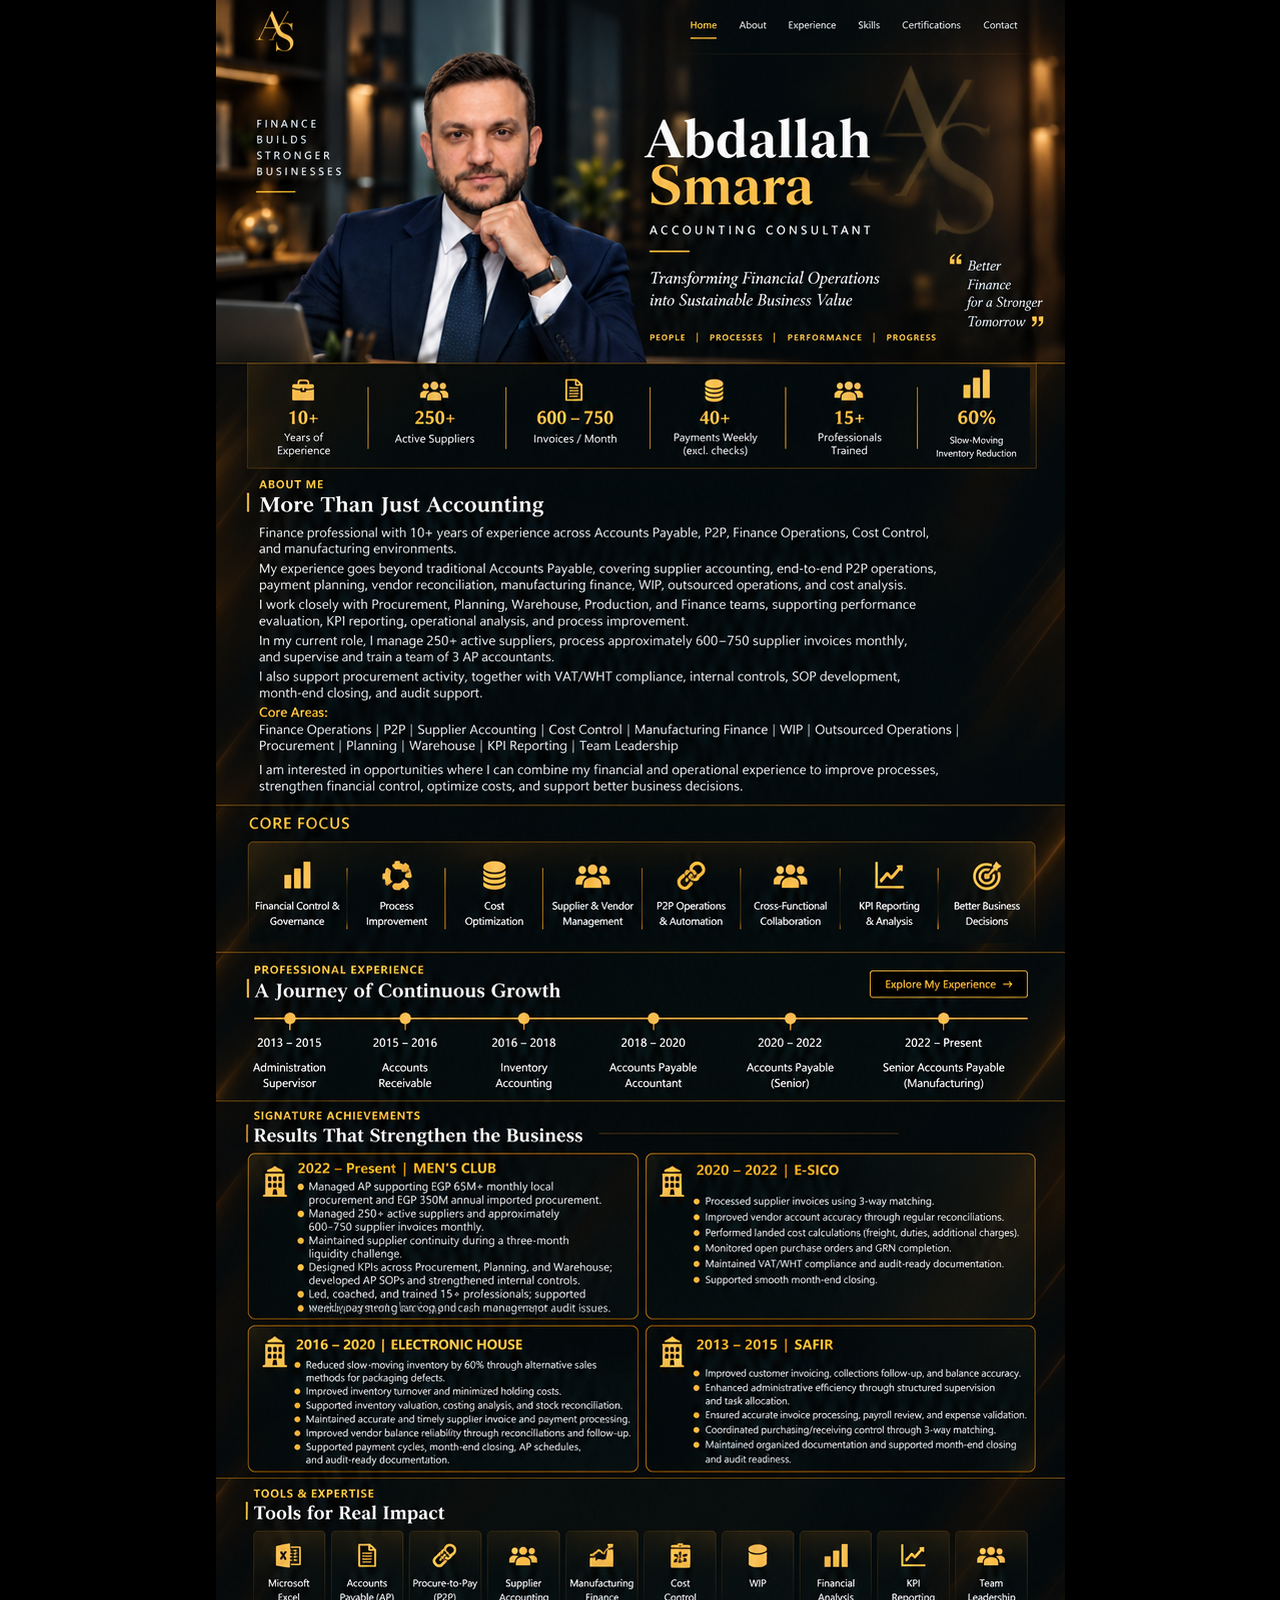
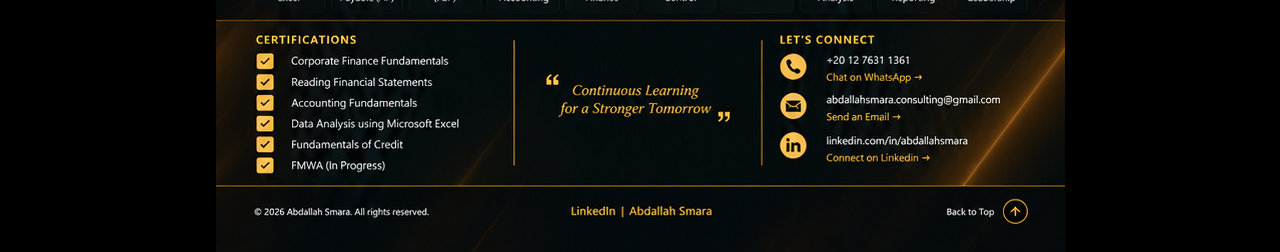
==== commit 635cf54d: "Abdallah Smara" ====
--- a/index.html
+++ b/index.html
@@ -3,131 +3,84 @@
 <head>
 <meta charset="utf-8">
 <meta name="viewport" content="width=device-width,initial-scale=1">
-<meta name="description" content="Abdallah Smara — Accounting Consultant | Finance Operations, P2P, Supplier Accounting, Manufacturing Finance, Cost Control and Financial Analysis.">
-<meta name="theme-color" content="#080808">
 <title>Abdallah Smara | Accounting Consultant</title>
-<link rel="preconnect" href="https://fonts.googleapis.com">
-<link rel="preconnect" href="https://fonts.gstatic.com" crossorigin>
-<link href="https://fonts.googleapis.com/css2?family=Cormorant+Garamond:wght@500;600;700&family=Inter:wght@400;500;600;700&display=swap" rel="stylesheet">
-<link rel="stylesheet" href="style.css">
+<style>
+*{box-sizing:border-box}
+html{scroll-behavior:smooth}
+body{margin:0;background:#000;display:flex;justify-content:center}
+.page{position:relative;width:min(100vw,849px);aspect-ratio:849/1852;background:url('assets/master.png') center/100% 100% no-repeat}
+a{position:absolute;z-index:2;display:block}
+.nav{top:.7%;height:2%}
+.home{left:54%;width:5%}.about{left:60%;width:5%}.exp{left:66%;width:7%}.skills{left:73%;width:6%}.cert{left:80%;width:9%}.contact{left:89%;width:7%}
+.explore{left:77%;top:51.8%;width:20%;height:3%}
+.wa{left:65%;top:88%;width:31%;height:3%}.email{left:65%;top:91%;width:31%;height:3%}.li{left:65%;top:94%;width:31%;height:3%}
+.footli{left:41%;bottom:1%;width:18%;height:2%}.back{right:1%;bottom:1%;width:8%;height:3%}
+.anchor{position:absolute;left:0;width:1px;height:1px;z-index:1}
+.modal{display:none;position:fixed;inset:0;z-index:20;background:rgba(0,0,0,.82);align-items:center;justify-content:center;padding:24px}.modal.show{display:flex}.modal-card{width:min(900px,94vw);max-height:88vh;overflow:auto;background:#07100f;border:1px solid #dca928;box-shadow:0 0 35px rgba(220,169,40,.22);padding:28px;color:#f4f1e8;font-family:Arial,sans-serif}.modal-card h2{margin:0 0 6px;color:#f2b72b;font-size:24px}.modal-card h3{margin:22px 0 8px;color:#f2b72b;font-size:17px}.modal-card p,.modal-card li{font-size:14px;line-height:1.55}.modal-card ul{margin:6px 0 0 20px;padding:0}.modal-close{float:right;background:transparent;border:1px solid #dca928;color:#f2b72b;padding:6px 11px;cursor:pointer;font-size:16px}
+#about{top:25%}#experience{top:51%}#experience-details{top:55%}#skills{top:78%}#certifications{top:87%}#contact{top:87%}
+</style>
 </head>
 <body>
-<header class="site-header">
-  <a class="brand" href="#home" aria-label="Abdallah Smara home">
-    <span class="monogram">AS</span>
-    <span><b>Abdallah Smara</b><small>ACCOUNTING CONSULTANT</small></span>
-  </a>
-  <nav class="nav" id="nav">
-    <a class="active" href="#home">Home</a><a href="#about">About</a><a href="#experience">Experience</a>
-    <a href="#expertise">Skills</a><a href="#credentials">Certifications</a><a href="#contact">Contact</a>
-  </nav>
-  <a class="btn btn-outline btn-small" href="assets/Abdallah-Smara-CV.pdf" target="_blank" rel="noopener">Download CV <span>↓</span></a>
-  <button class="menu" id="menu" aria-label="Open menu">☰</button>
-</header>
-
-<main>
-<section class="hero" id="home">
-  <div class="hero-photo">
-    <img src="assets/abdallah-smara-photo.png" alt="Abdallah Smara">
-    <div class="hero-tag">Turning<br>Numbers<br>into<br>Opportunities</div>
-  </div>
-  <div class="hero-copy">
-    <p class="eyebrow">WELCOME TO MY PORTFOLIO</p>
-    <h1>Abdallah <span>Smara</span></h1>
-    <h2>ACCOUNTING CONSULTANT</h2>
-    <div class="gold-line"></div>
-    <p class="specialties">Finance Operations <i>|</i> Accounts Payable <i>|</i> P2P <i>|</i> Supplier Accounting<br>
-    Manufacturing Finance <i>|</i> Cost Control <i>|</i> Financial Analysis</p>
-    <p class="lead">I help businesses strengthen financial control, optimize costs, and build efficient processes through practical experience and a deep understanding of finance and operations.</p>
-    <div class="actions"><a class="btn btn-gold" href="#contact">Get In Touch →</a><a class="btn btn-outline" href="#experience">View My Work →</a></div>
-  </div>
-  <aside class="hero-stats">
-    <div><strong>▣ &nbsp;10+</strong><span>Years of Experience</span></div>
-    <div><strong>♧ &nbsp;250+</strong><span>Active Suppliers</span></div>
-    <div><strong>▤ &nbsp;600 – 750</strong><span>Invoices / Month</span></div>
-    <div><strong>♧ &nbsp;3</strong><span>Team Members</span></div>
-    <blockquote>“Better Processes<br>Stronger Businesses”</blockquote>
-  </aside>
-</section>
-
-<section class="section about" id="about">
-  <div>
-    <p class="eyebrow">ABOUT ME</p>
-    <h2 class="section-title">More Than Just Accounting</h2>
-    <p>Finance professional with 10+ years of experience across Accounts Payable, P2P, Finance Operations, Cost Control, and manufacturing environments.</p>
-    <p>My experience goes beyond traditional Accounts Payable, covering supplier accounting, end-to-end P2P operations, payment planning, vendor reconciliation, manufacturing finance, WIP, outsourced operations, and cost analysis.</p>
-    <p>I work closely with Procurement, Planning, Warehouse, Production, and Finance teams, supporting performance evaluation, KPI reporting, operational analysis, and process improvement.</p>
-    <a class="btn btn-outline btn-small" href="#experience">Read More →</a>
-  </div>
-  <div class="about-points">
-    <div><span>⚙</span><b>Process<br>Improvement</b></div>
-    <div><span>▥</span><b>Financial<br>Control</b></div>
-    <div><span>◉</span><b>Cost<br>Optimization</b></div>
-    <div><span>♧</span><b>Cross-Functional<br>Collaboration</b></div>
-    <div><span>◎</span><b>Better<br>Business Decisions</b></div>
-  </div>
-  <blockquote class="main-quote">“A well-controlled payables process is not just about payments; it’s about trust, relationships and business continuity.”
-  <cite>— Abdallah Smara</cite></blockquote>
-</section>
-
-<section class="section impact">
-  <p class="eyebrow">KEY IMPACT</p><h2 class="section-title">Numbers That Make a Difference</h2>
-  <div class="metrics">
-    <div><strong>♧<br>250+</strong><span>Active Suppliers</span></div>
-    <div><strong>▤<br>600 – 750</strong><span>Invoices Processed Monthly</span></div>
-    <div><strong>♧<br>3</strong><span>AP Accountants Supervised</span></div>
-    <div><strong>↗<br>40+</strong><span>Payments Weekly <small>(excluding checks)</small></span></div>
-  </div>
-</section>
-
-<section class="section" id="experience">
-  <p class="eyebrow">PROFESSIONAL EXPERIENCE</p><h2 class="section-title">A Journey of Continuous Growth</h2>
-  <div class="timeline">
-    <article><span>2013 – 2015</span><b>Administration<br>Supervisor</b><small>Safir for Hotels Kitchen Equipment</small></article>
-    <article><span>2015 – 2016</span><b>Accounts<br>Receivable</b><small>Electronic House EH</small></article>
-    <article><span>2016 – 2018</span><b>Inventory<br>Accounting</b><small>Electronic House EH</small></article>
-    <article><span>2018 – 2020</span><b>Accounts Payable<br>Accountant</b><small class="logo-text">EH</small><small>Electronic House EH</small></article>
-    <article><span>2020 – 2022</span><b>Senior Accounts<br>Payable</b><small class="logo-text">E-SICO</small><small>Egyptian Silicon Industries Corporation</small></article>
-    <article class="current"><span>2022 – Present</span><b>Senior Payable<br>Accountant</b><small>MEN'S CLUB<br>(Manufacturing)</small></article>
-  </div>
-  <div class="center"><a class="btn btn-outline" href="#experience-details">View Full Experience →</a></div>
-  <div class="experience-grid" id="experience-details">
-    <div><span class="eyebrow">CURRENT ROLE</span><h3>MEN'S CLUB</h3><p>Accounts Payable · Supplier Accounting · P2P · Manufacturing Finance · WIP · Cost Analysis</p></div>
-    <div><span class="eyebrow">CORE RESPONSIBILITY</span><h3>End-to-End Finance Operations</h3><p>Supplier reconciliations, payment planning, SOPs, internal controls, month-end/year-end closing, VAT/WHT and audit support.</p></div>
-  </div>
-</section>
-
-<section class="section" id="expertise">
-  <p class="eyebrow">CORE EXPERTISE</p><h2 class="section-title">Skills That Drive Results</h2>
-  <div class="skills">
-    <div>♙<br>Financial<br>Operations</div><div>▤<br>Accounts<br>Payable (AP)</div><div>♧<br>Procure-to-Pay<br>(P2P)</div>
-    <div>▣<br>Supplier<br>Accounting</div><div>♜<br>Manufacturing<br>Finance</div><div>▤<br>Cost<br>Control</div>
-    <div>♙<br>WIP</div><div>↗<br>Financial<br>Analysis</div><div>▥<br>KPI<br>Reporting</div><div>♧<br>Team<br>Leadership</div>
-  </div>
-</section>
-
-<section class="section credentials" id="credentials">
-  <div>
-    <p class="eyebrow">CERTIFICATIONS</p><h2 class="section-title">Professional Development</h2>
-    <ul><li>Corporate Finance Fundamentals</li><li>Reading Financial Statements</li><li>Accounting Fundamentals</li><li>Data Analysis using Microsoft Excel</li><li>Fundamentals of Credit</li><li>FMVA (In Progress)</li></ul>
-  </div>
-  <div>
-    <p class="eyebrow">EDUCATION</p><h2 class="section-title">Academic Background</h2>
-    <h3>♧ &nbsp; B.Com – Accounting</h3><p>Cairo University</p>
-    <div class="quote-mini">“Learning never stops, because the financial world is always evolving.”<br>— Abdallah Smara</div>
-  </div>
-  <div class="contact-card" id="contact">
-    <p class="eyebrow">LET'S CONNECT</p><h2 class="section-title">Get In Touch</h2>
-    <p>☎ &nbsp;<a href="tel:+201276311361">012 7631 1361</a></p>
-    <p>✉ &nbsp;<a href="mailto:abdallahsmara.consulting@gmail.com">abdallahsmara.consulting@gmail.com</a></p>
-    <p>in &nbsp;<a href="https://www.linkedin.com/in/abdallahsmara" target="_blank" rel="noopener">linkedin.com/in/abdallahsmara</a></p>
-    <p>⌖ &nbsp; Cairo, Egypt</p>
-    <img class="qr" src="assets/contact-qr.png" alt="Portfolio QR code">
-  </div>
-</section>
+<main class="page" id="top">
+<a class="nav home" href="#top" aria-label="Home"></a>
+<a class="nav about" href="#about" aria-label="About"></a>
+<a class="nav exp" href="#experience" aria-label="Experience"></a>
+<a class="nav skills" href="#skills" aria-label="Skills"></a>
+<a class="nav cert" href="#certifications" aria-label="Certifications"></a>
+<a class="nav contact" href="#contact" aria-label="Contact"></a>
+<span class="anchor" id="about"></span><span class="anchor" id="experience"></span><span class="anchor" id="experience-details"></span><span class="anchor" id="skills"></span><span class="anchor" id="certifications"></span><span class="anchor" id="contact"></span>
+<a class="explore" href="#experience-details" aria-label="Explore My Experience" id="exploreBtn"></a>
+<a class="wa" href="https://wa.me/201276311361" target="_blank" rel="noopener" aria-label="WhatsApp"></a>
+<a class="email" href="mailto:abdallasmara@gmail.com" aria-label="Email"></a>
+<a class="li" href="https://www.linkedin.com/in/abdallahsmara/" target="_blank" rel="noopener" aria-label="LinkedIn"></a>
+<a class="footli" href="https://www.linkedin.com/in/abdallahsmara/" target="_blank" rel="noopener" aria-label="LinkedIn"></a>
+<a class="back" href="#top" aria-label="Back to Top"></a>
 </main>
-
-<footer><div class="brand"><span class="monogram">AS</span><span><b>Abdallah Smara</b><small>ACCOUNTING CONSULTANT</small></span></div><span>Finance Today&nbsp; | &nbsp;A Stronger Tomorrow</span><nav><a href="#home">Home</a><a href="#about">About</a><a href="#experience">Experience</a><a href="#expertise">Skills</a><a href="#credentials">Certifications</a><a href="#contact">Contact</a></nav></footer>
-<script src="script.js"></script>
+<div class="modal" id="experienceModal" aria-hidden="true">
+  <section class="modal-card" role="dialog" aria-modal="true" aria-labelledby="experienceModalTitle">
+    <button class="modal-close" id="closeExperience" aria-label="Close">×</button>
+    <h2 id="experienceModalTitle">Professional Experience</h2>
+    <p>Selected responsibilities and business impact across my accounting and finance career.</p>
+    <h3>2022 – Present | MEN’S CLUB — Senior Accounts Payable & Cost Control</h3>
+    <ul>
+      <li>Managed AP supporting EGP 65M+ monthly local procurement and EGP 350M annual imported procurement.</li>
+      <li>Managed 250+ active suppliers and approximately 600–750 supplier invoices monthly.</li>
+      <li>Maintained supplier continuity during a three-month liquidity challenge.</li>
+      <li>Designed KPIs across Procurement, Planning, and Warehouse; developed AP SOPs and strengthened internal controls.</li>
+      <li>Led, coached, and trained 15+ professionals; supported weekly payment planning and cash management.</li>
+      <li>Supported VAT/WHT compliance, month-end closing, audit readiness, and cross-functional finance operations.</li>
+    </ul>
+    <h3>2020 – 2022 | E-SICO — Senior Accounts Payable</h3>
+    <ul>
+      <li>Processed supplier invoices using three-way matching and maintained vendor account accuracy through regular reconciliations.</li>
+      <li>Performed landed-cost calculations including freight, duties, and additional charges.</li>
+      <li>Monitored open purchase orders and GRN completion.</li>
+      <li>Maintained VAT/WHT compliance and audit-ready documentation and supported smooth month-end closing.</li>
+    </ul>
+    <h3>2016 – 2020 | ELECTRONIC HOUSE — AP / Inventory / AR</h3>
+    <ul>
+      <li>Reduced slow-moving inventory by 60% through alternative sales methods for packaging defects.</li>
+      <li>Improved inventory turnover and minimized holding costs.</li>
+      <li>Supported inventory valuation, costing analysis, and stock reconciliation.</li>
+      <li>Maintained accurate supplier invoice and payment processing and improved vendor balance reliability through reconciliations and follow-up.</li>
+    </ul>
+    <h3>2013 – 2015 | SAFIR — Administration Supervisor</h3>
+    <ul>
+      <li>Improved customer invoicing, collections follow-up, and balance accuracy.</li>
+      <li>Enhanced administrative efficiency through structured supervision and task allocation.</li>
+      <li>Ensured accurate invoice processing, payroll review, and expense validation.</li>
+      <li>Coordinated purchasing/receiving control through three-way matching and maintained organized documentation for month-end closing and audit readiness.</li>
+    </ul>
+  </section>
+</div>
+<script>
+const exploreBtn=document.getElementById('exploreBtn');
+const modal=document.getElementById('experienceModal');
+const closeBtn=document.getElementById('closeExperience');
+exploreBtn.addEventListener('click',e=>{e.preventDefault();modal.classList.add('show');modal.setAttribute('aria-hidden','false');});
+closeBtn.addEventListener('click',()=>{modal.classList.remove('show');modal.setAttribute('aria-hidden','true');});
+modal.addEventListener('click',e=>{if(e.target===modal){modal.classList.remove('show');modal.setAttribute('aria-hidden','true');}});
+document.addEventListener('keydown',e=>{if(e.key==='Escape')closeBtn.click();});
+</script>
 </body>
-</html>+</html>
